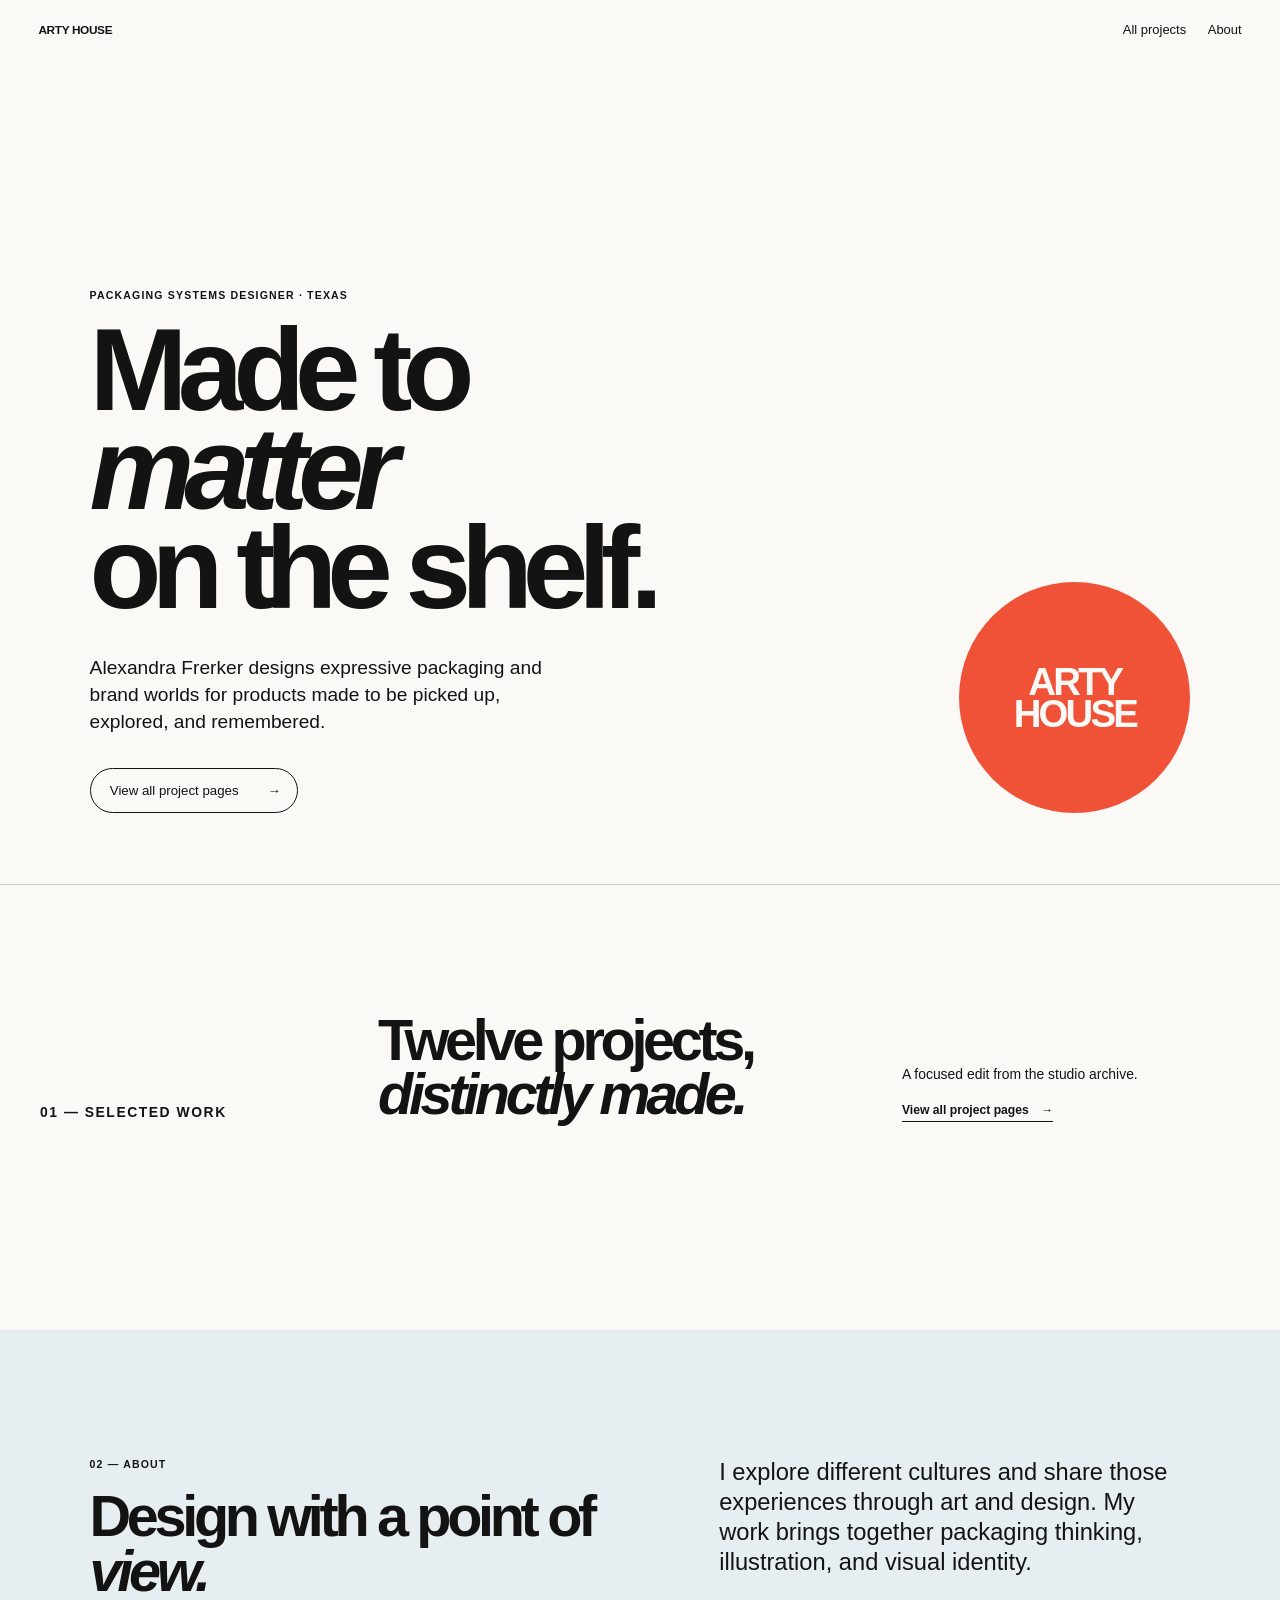
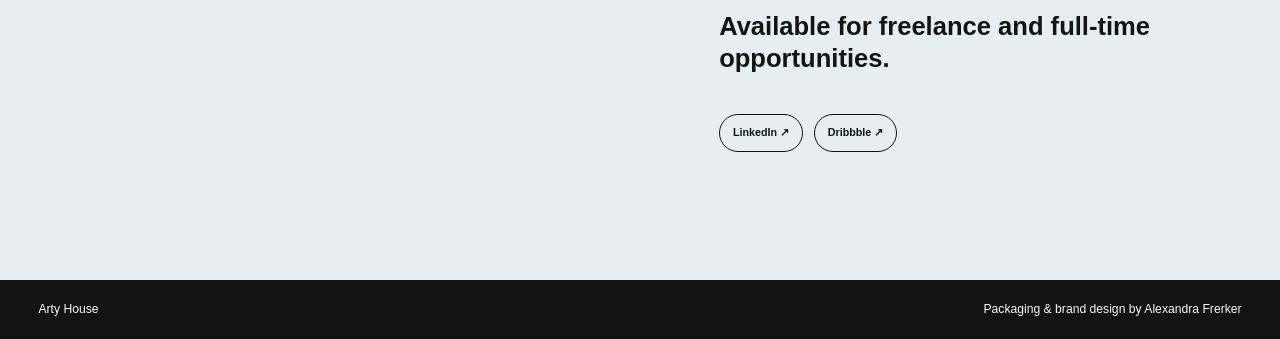
==== index.html @ 65caba61 "Publish Arty House portfolio Add the portfolio site, project directory, and navigation to every proj" ====
<!doctype html>
<html lang="en">
  <head>
    <meta charset="UTF-8" />
    <meta name="viewport" content="width=device-width, initial-scale=1" />
    <meta name="description" content="Arty House — packaging and brand design by Alexandra Frerker." />
    <title>Arty House — Packaging & Brand Design</title>
    <link rel="stylesheet" href="styles.css" />
  </head>
  <body>
    <a class="skip-link" href="#work">Skip to selected work</a>
    <header class="site-header">
      <a class="wordmark" href="index.html" aria-label="Arty House home"><span>ARTY HOUSE</span></a>
      <nav aria-label="Main navigation">
        <a href="projects.html">All projects</a>
        <a href="#about">About</a>
      </nav>
    </header>

    <main>
      <section class="hero" aria-labelledby="hero-heading">
        <div class="hero-copy">
          <p class="eyebrow">Packaging systems designer · Texas</p>
          <h1 id="hero-heading">Made to <em>matter</em><br />on the shelf.</h1>
          <p class="hero-intro">Alexandra Frerker designs expressive packaging and brand worlds for products made to be picked up, explored, and remembered.</p>
          <a class="round-link" href="projects.html">View all project pages <span aria-hidden="true">→</span></a>
        </div>
        <div class="hero-stamp" aria-label="Arty House"><span>ARTY<br />HOUSE</span></div>
      </section>

      <section class="work-section" id="work" aria-labelledby="work-heading">
        <div class="section-heading">
          <p class="eyebrow">01 — Selected work</p>
          <h2 id="work-heading">Twelve projects, <em>distinctly made.</em></h2>
          <div class="section-heading-actions">
            <p>A focused edit from the studio archive.</p>
            <a class="text-link" href="projects.html">View all project pages <span aria-hidden="true">→</span></a>
          </div>
        </div>
        <div class="project-grid" id="project-grid" aria-live="polite"></div>
      </section>

      <section class="about-section" id="about" aria-labelledby="about-heading">
        <div>
          <p class="eyebrow">02 — About</p>
          <h2 id="about-heading">Design with a point of <em>view.</em></h2>
        </div>
        <div class="about-copy">
          <p>I explore different cultures and share those experiences through art and design. My work brings together packaging thinking, illustration, and visual identity.</p>
          <p>Available for freelance and full-time opportunities.</p>
          <div class="about-links">
            <a href="https://www.linkedin.com/in/alexandra-frerker-55182629" target="_blank" rel="noreferrer">LinkedIn <span aria-hidden="true">↗</span></a>
            <a href="https://dribbble.com/AFrerker" target="_blank" rel="noreferrer">Dribbble <span aria-hidden="true">↗</span></a>
          </div>
        </div>
      </section>
    </main>

    <footer class="site-footer">
      <p>Arty House</p>
      <p>Packaging &amp; brand design by Alexandra Frerker</p>
    </footer>
    <script src="projects.js"></script>
    <script src="site.js"></script>
  </body>
</html>
---- styles.css ----
:root {
  --ink: #131313;
  --paper: #faf9f6;
  --signal: #f05238;
  --sky: #e7eef1;
  --line: rgba(19, 19, 19, 0.18);
  --sans: Inter, ui-sans-serif, -apple-system, BlinkMacSystemFont, "Segoe UI", sans-serif;
}

* { box-sizing: border-box; }
html { scroll-behavior: smooth; }
body { margin: 0; background: var(--paper); color: var(--ink); font-family: var(--sans); }
a { color: inherit; text-decoration: none; }
img { display: block; max-width: 100%; }
.skip-link { background: var(--ink); color: #fff; left: 1rem; padding: .75rem 1rem; position: fixed; top: -5rem; z-index: 10; }
.skip-link:focus { top: 1rem; }
.site-header { align-items: center; display: flex; justify-content: space-between; padding: 1.4rem 3vw; position: relative; z-index: 2; }
.wordmark { font-size: .74rem; font-weight: 750; letter-spacing: -.03em; }
.site-header nav { align-items: center; display: flex; gap: 1.35rem; font-size: .81rem; font-weight: 500; }
.site-header nav a { border-bottom: 1px solid transparent; }
.site-header nav a:hover { border-color: var(--ink); }
.back-link { border: 1px solid var(--ink); border-radius: 99px; padding: .57rem .8rem; }
.back-link:hover { background: var(--ink); color: var(--paper); }
.hero { align-items: flex-end; border-bottom: 1px solid var(--line); display: grid; grid-template-columns: 1.25fr .75fr; min-height: calc(100vh - 76px); overflow: hidden; padding: 7vw 7vw 5.5vw; }
.hero-copy { max-width: 800px; }
.eyebrow { font-size: .66rem; font-weight: 650; letter-spacing: .11em; margin: 0 0 1.2rem; text-transform: uppercase; }
h1, h2, h3, p { margin-top: 0; }
.hero h1 { font-size: clamp(3.5rem, 9.2vw, 9.6rem); font-weight: 650; letter-spacing: -.085em; line-height: .84; margin-bottom: 2.4rem; }
h1 em, h2 em { font-family: inherit; font-style: italic; font-weight: inherit; letter-spacing: inherit; }
.hero-intro { font-size: clamp(1rem, 1.5vw, 1.35rem); line-height: 1.4; margin-bottom: 2rem; max-width: 30rem; }
.round-link { align-items: center; border: 1px solid var(--ink); border-radius: 99px; display: inline-flex; font-size: .83rem; gap: 1.8rem; padding: .9rem 1rem  .9rem 1.2rem; transition: background .2s, color .2s; }
.round-link:hover { background: var(--ink); color: var(--paper); }
.hero-stamp { align-items: center; aspect-ratio: 1; background: var(--signal); border-radius: 50%; color: var(--paper); display: flex; font-size: clamp(1.4rem, 3vw, 3.25rem); font-weight: 750; justify-content: center; justify-self: end; letter-spacing: -.075em; line-height: .82; max-width: 260px; text-align: center; width: 56%; }
.work-section { padding: 10vw 3vw; }
.section-heading { display: grid; grid-template-columns: 1fr 1.55fr 1fr; margin: 0 auto 5rem; max-width: 1200px; }
.section-heading h1, .section-heading h2, .about-section h2 { font-size: clamp(2.4rem, 4.5vw, 5rem); font-weight: 650; letter-spacing: -.075em; line-height: .95; margin: 0; }
.section-heading > p { align-self: end; font-size: .87rem; line-height: 1.45; margin: 0; }
.section-heading-actions { align-self: end; }
.section-heading-actions p { font-size: .87rem; line-height: 1.45; margin: 0 0 1rem; }
.text-link { border-bottom: 1px solid var(--ink); display: inline-flex; font-size: .76rem; font-weight: 700; gap: .75rem; padding-bottom: .25rem; }
.text-link:hover { color: var(--signal); }
.project-grid { display: grid; gap: 5rem 1.5rem; grid-template-columns: repeat(12, 1fr); margin: auto; max-width: 1600px; }
.project-card { grid-column: span 5; }
.project-card:nth-child(3n + 2) { grid-column: 7 / span 6; margin-top: 13vw; }
.project-card:nth-child(3n) { grid-column: 3 / span 7; }
.project-card a { display: block; }
.project-image-wrap { aspect-ratio: 1.28; background: #dedbd2; overflow: hidden; position: relative; }
.project-image-wrap img { height: 100%; object-fit: cover; transition: transform .6s cubic-bezier(.2,.7,.2,1); width: 100%; }
.project-card a:hover img { transform: scale(1.045); }
.project-view { align-items: center; background: var(--paper); border-radius: 99px; bottom: 1rem; display: flex; font-size: .75rem; gap: 1rem; opacity: 0; padding: .55rem .75rem; position: absolute; right: 1rem; transform: translateY(.5rem); transition: .25s ease; }
.project-card a:hover .project-view, .project-card a:focus .project-view { opacity: 1; transform: translateY(0); }
.project-view b { color: var(--signal); font-size: 1rem; }
.project-meta { border-top: 1px solid var(--ink); display: grid; font-size: .67rem; gap: 1rem; grid-template-columns: 2.2rem 1fr; margin-top: .8rem; padding-top: .55rem; }
.project-meta h3 { font-size: 1.1rem; font-weight: 600; letter-spacing: -.03em; line-height: 1.1; margin: 0 0 .25rem; }
.project-meta p { color: #696764; margin: 0; }
.about-section { background: var(--sky); display: grid; gap: 4rem; grid-template-columns: 1.2fr 1fr; padding: 10vw 7vw; }
.about-copy { font-size: clamp(1.1rem, 1.85vw, 1.65rem); line-height: 1.26; max-width: 38rem; }
.about-copy p + p { font-size: 1.08em; font-weight: 650; margin-top: 2rem; }
.about-links { display: flex; flex-wrap: wrap; gap: .7rem; margin-top: 2.5rem; }
.about-links a { border: 1px solid var(--ink); border-radius: 99px; font-size: .67rem; font-weight: 650; padding: .7rem .8rem; }
.about-links a:hover { background: var(--ink); color: var(--sky); }
.site-footer { background: var(--ink); color: var(--paper); display: grid; font-size: .76rem; gap: 1rem; grid-template-columns: 1fr 1fr; padding: 1.4rem 3vw; }
.site-footer p { margin: 0; }
.site-footer p:last-child { justify-self: end; }
.project-main { min-height: calc(100vh - 77px); }
.project-hero { display: grid; grid-template-columns: .85fr 1.15fr; min-height: calc(100vh - 77px); }
.project-title-block { align-self: end; padding: 7vw; }
.project-title-block h1 { font-size: clamp(3.2rem, 6.5vw, 7.5rem); font-weight: 650; letter-spacing: -.085em; line-height: .88; margin-bottom: 0; }
.project-hero figure { background: #dedbd2; margin: 0; overflow: hidden; }
.project-hero figure img { height: 100%; min-height: 520px; object-fit: cover; width: 100%; }
.project-pagination { border-top: 1px solid var(--line); display: grid; grid-template-columns: 1fr 1fr 1fr; }
.project-pagination a { min-height: 11rem; padding: 2rem 4vw; }
.project-pagination a + a { border-left: 1px solid var(--line); text-align: right; }
.project-pagination .all-projects-link { background: var(--sky); text-align: center; }
.project-pagination .all-projects-link:hover { background: var(--signal); }
.all-projects-link b { font-size: 1.2em; }
.project-pagination span { display: block; font-size: .65rem; font-weight: 650; letter-spacing: .08em; margin-bottom: 1rem; text-transform: uppercase; }
.project-pagination strong { font-size: clamp(1.1rem, 2vw, 1.6rem); font-weight: 650; letter-spacing: -.05em; }
.project-pagination a:hover { background: var(--signal); }
.not-found { padding: 12vw 7vw; }
.not-found h1 { font-size: clamp(3rem, 7vw, 7rem); max-width: 55rem; }

@media (max-width: 720px) {
  .site-header { padding: 1.1rem 5vw; }
  .site-header nav a { display: none; }
  .hero { display: flex; flex-direction: column; justify-content: space-between; min-height: 88vh; padding: 19vw 7vw 10vw; }
  .hero-stamp { margin-top: 3.5rem; max-width: 200px; width: 52%; }
  .section-heading, .about-section, .project-hero { display: block; }
  .section-heading { margin-bottom: 3rem; }
  .section-heading h2 { margin-bottom: 1.5rem; }
  .section-heading > p, .section-heading-actions { max-width: 16rem; }
  .work-section { padding: 19vw 5vw; }
  .project-grid { display: block; }
  .project-card, .project-card:nth-child(3n + 2), .project-card:nth-child(3n) { margin: 0 0 3.6rem; }
  .project-view { opacity: 1; transform: none; }
  .about-section { padding: 19vw 7vw; }
  .about-section h2 { margin-bottom: 2.5rem; }
  .site-footer { gap: .75rem; grid-template-columns: 1fr; padding: 1.5rem 7vw; }
  .site-footer p:last-child { justify-self: start; }
  .project-title-block { padding: 17vw 7vw 10vw; }
  .project-hero figure img { min-height: auto; }
  .project-pagination { grid-template-columns: 1fr 1fr; }
  .project-pagination a { min-height: 8rem; padding: 1.5rem 5vw; }
  .project-pagination .all-projects-link { border-left: 0; border-top: 1px solid var(--line); grid-column: 1 / -1; }
}
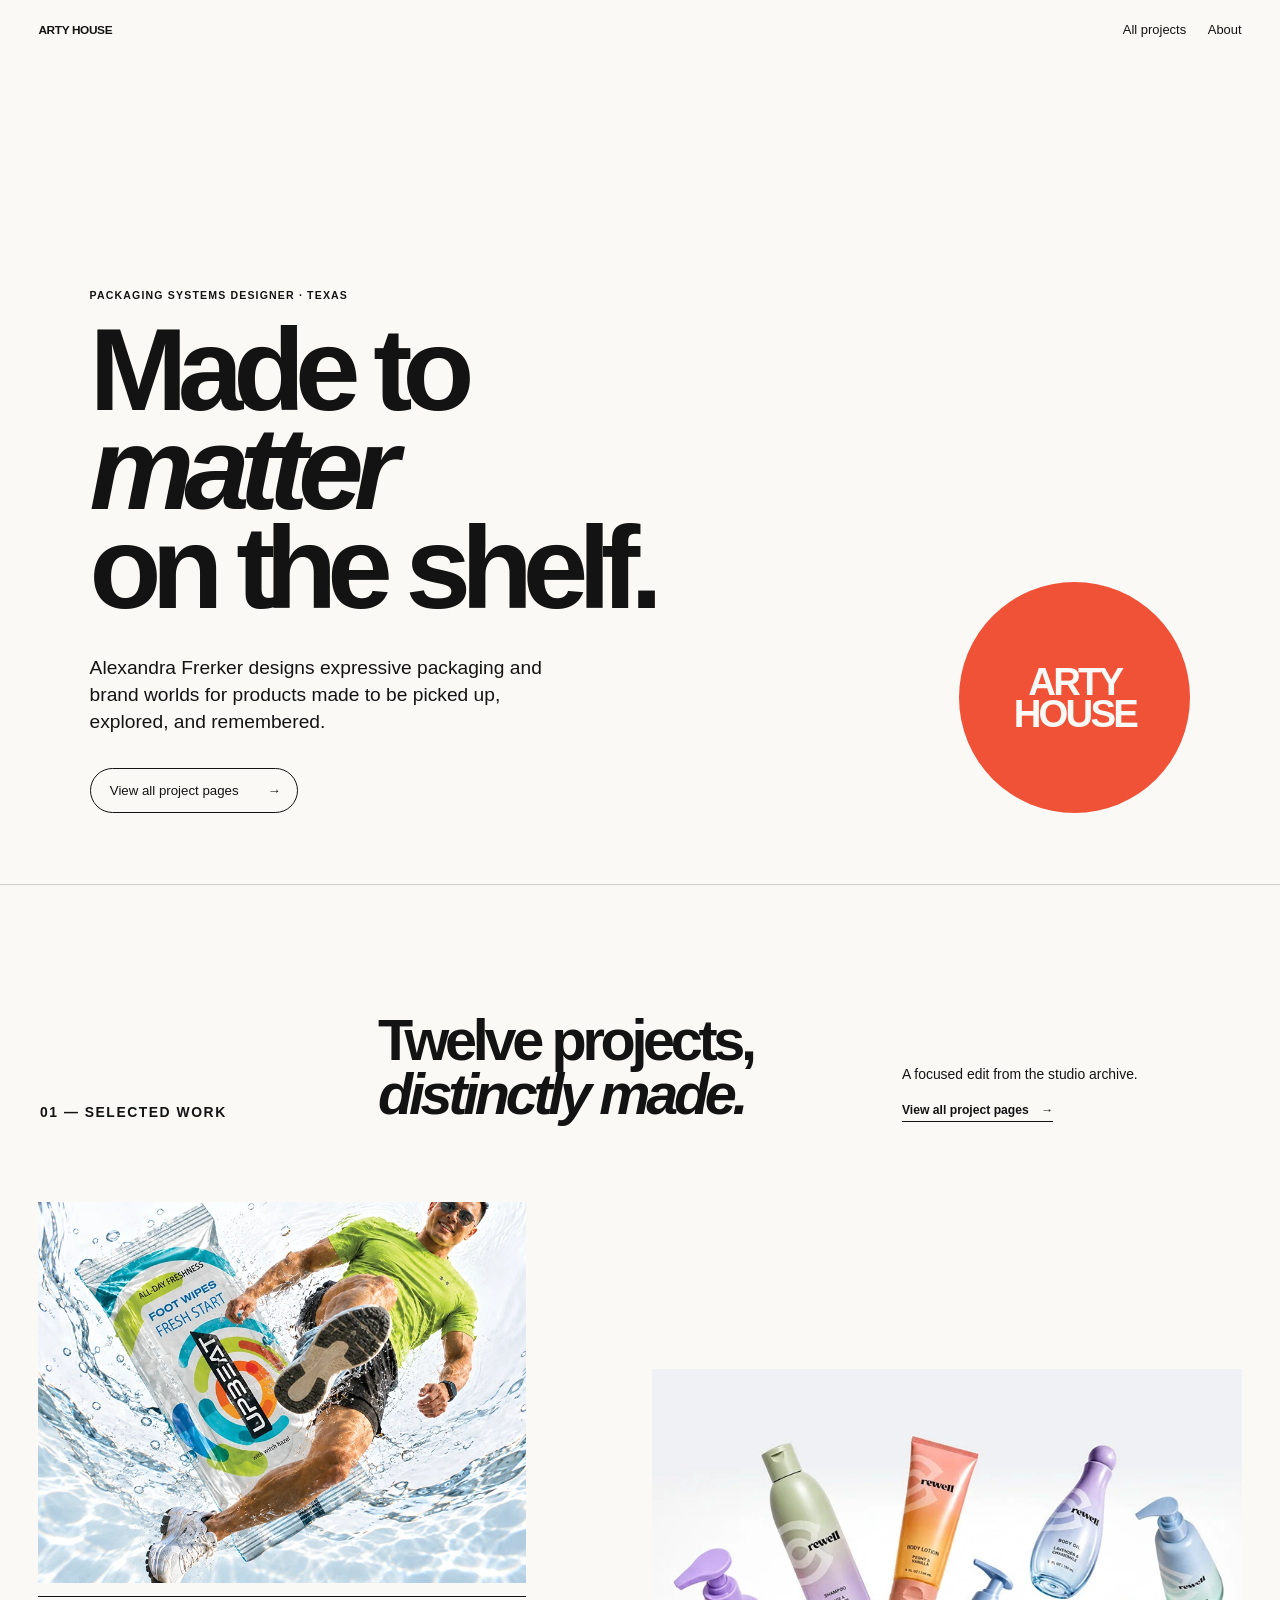
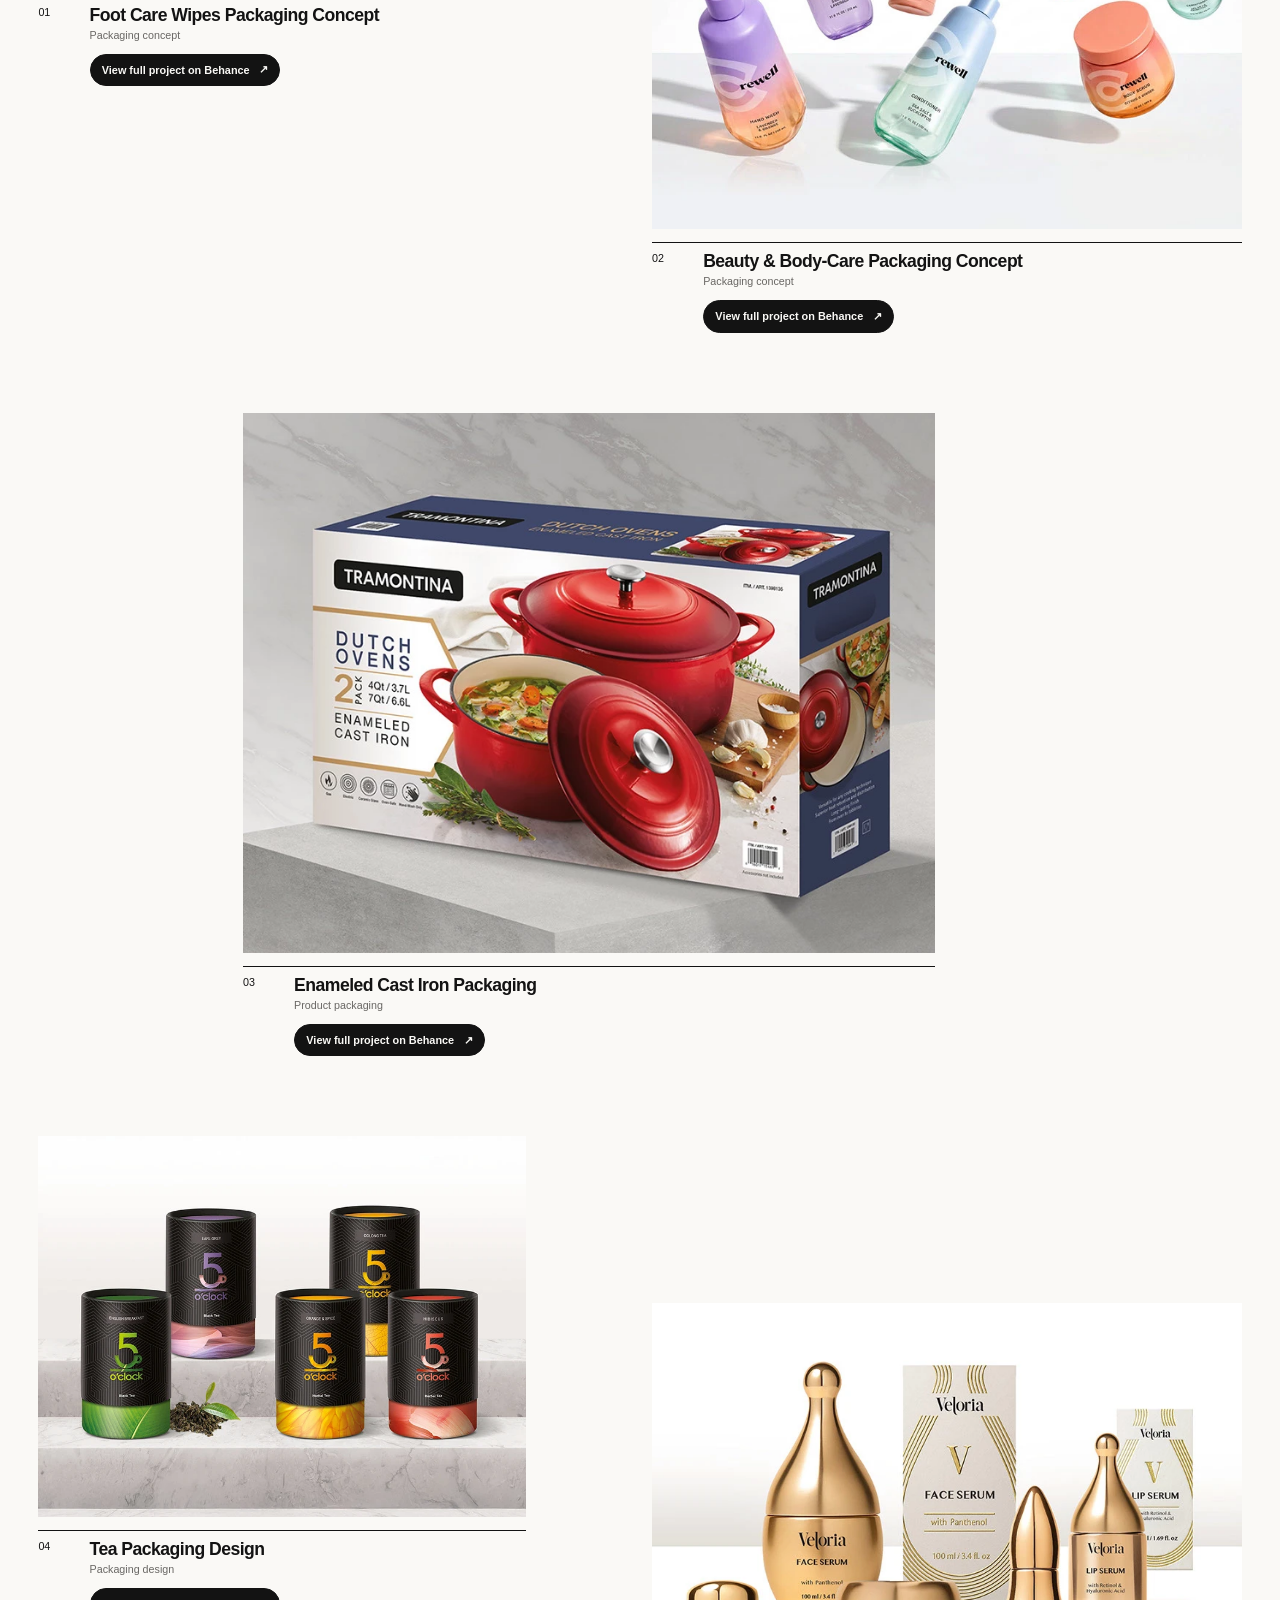
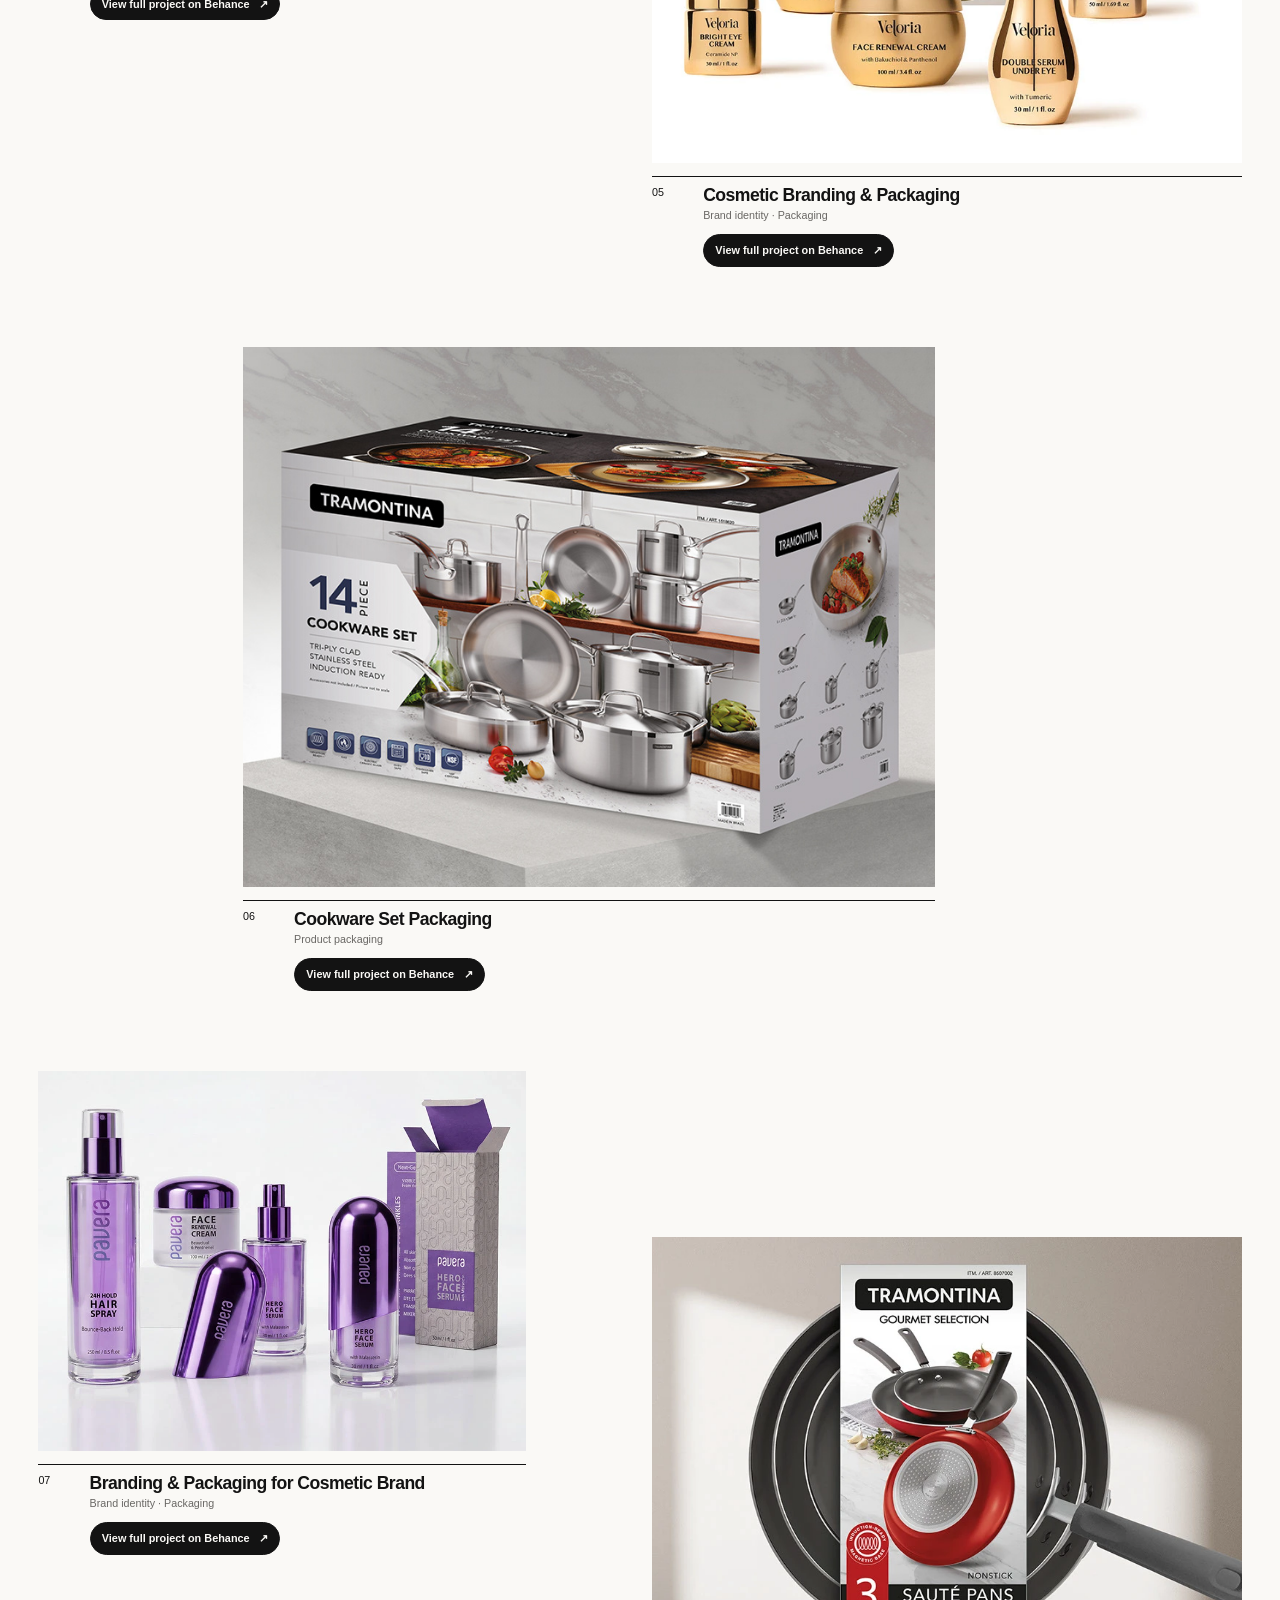
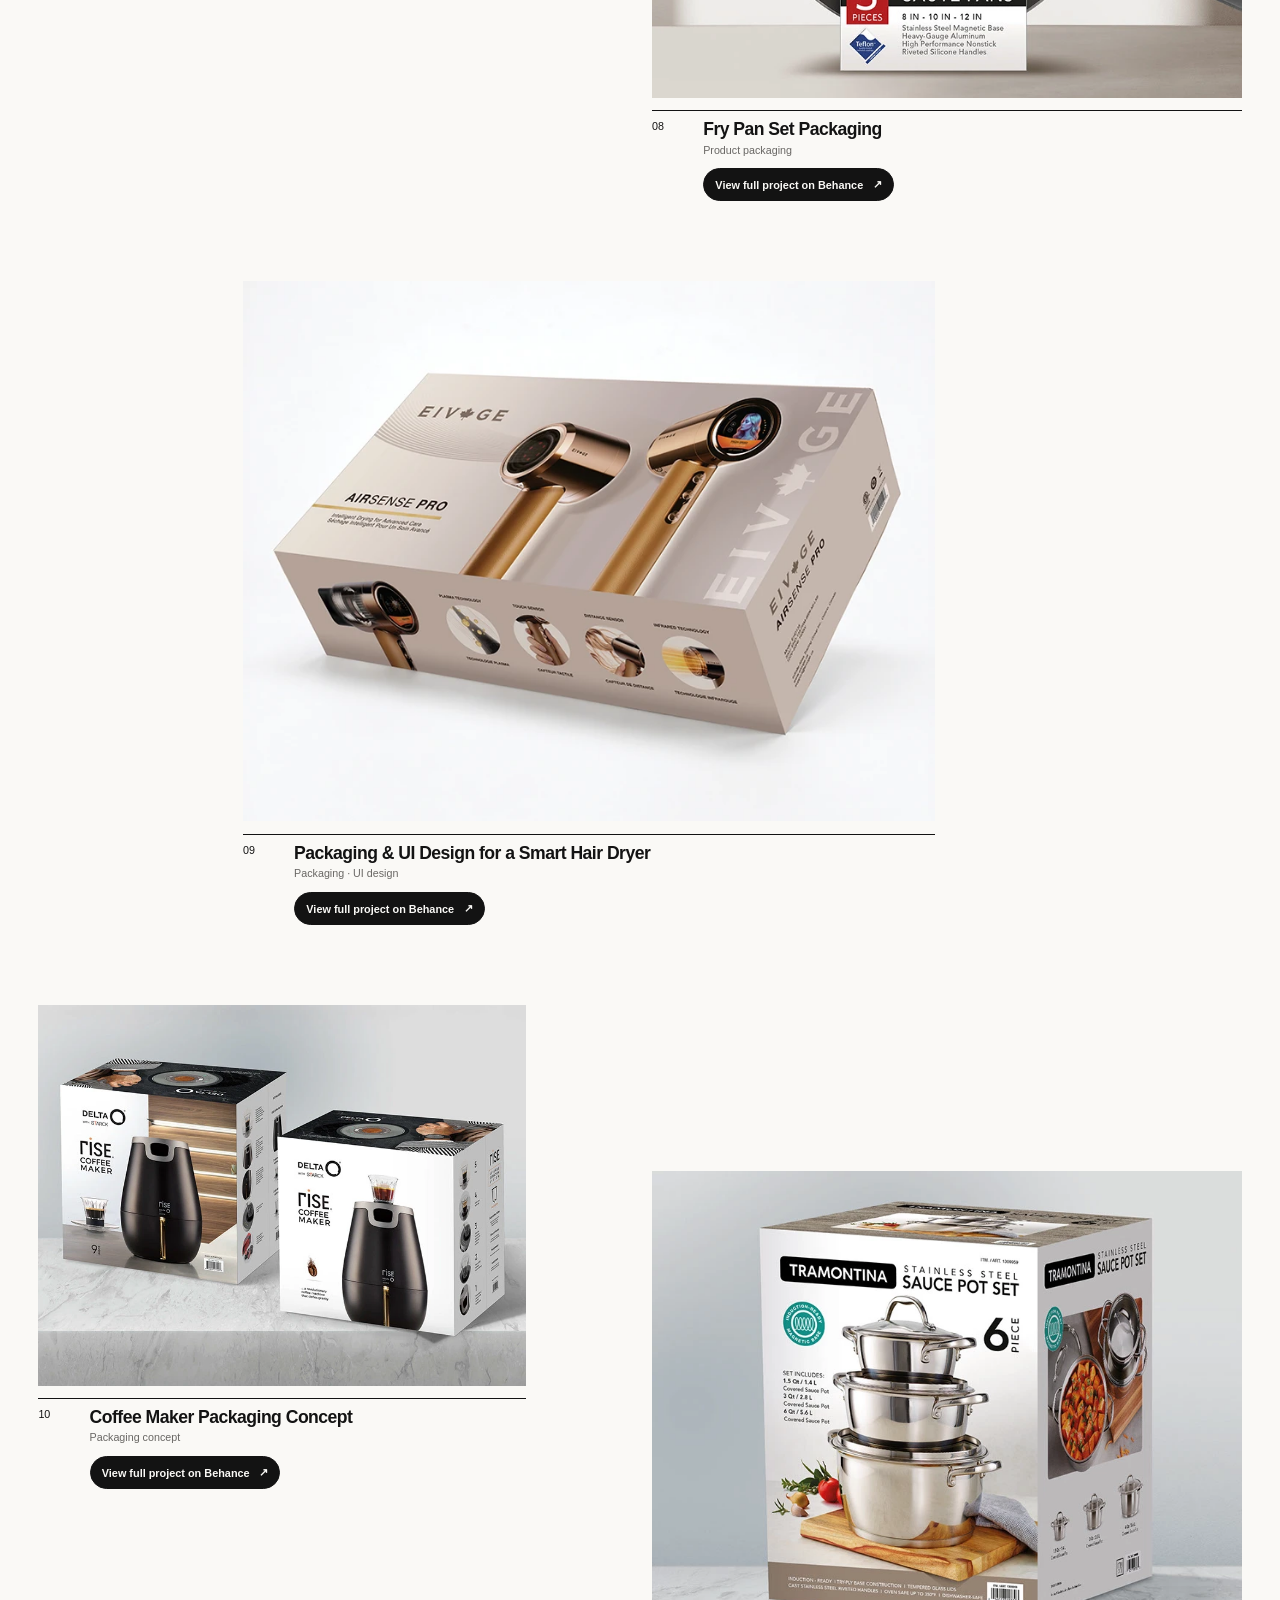
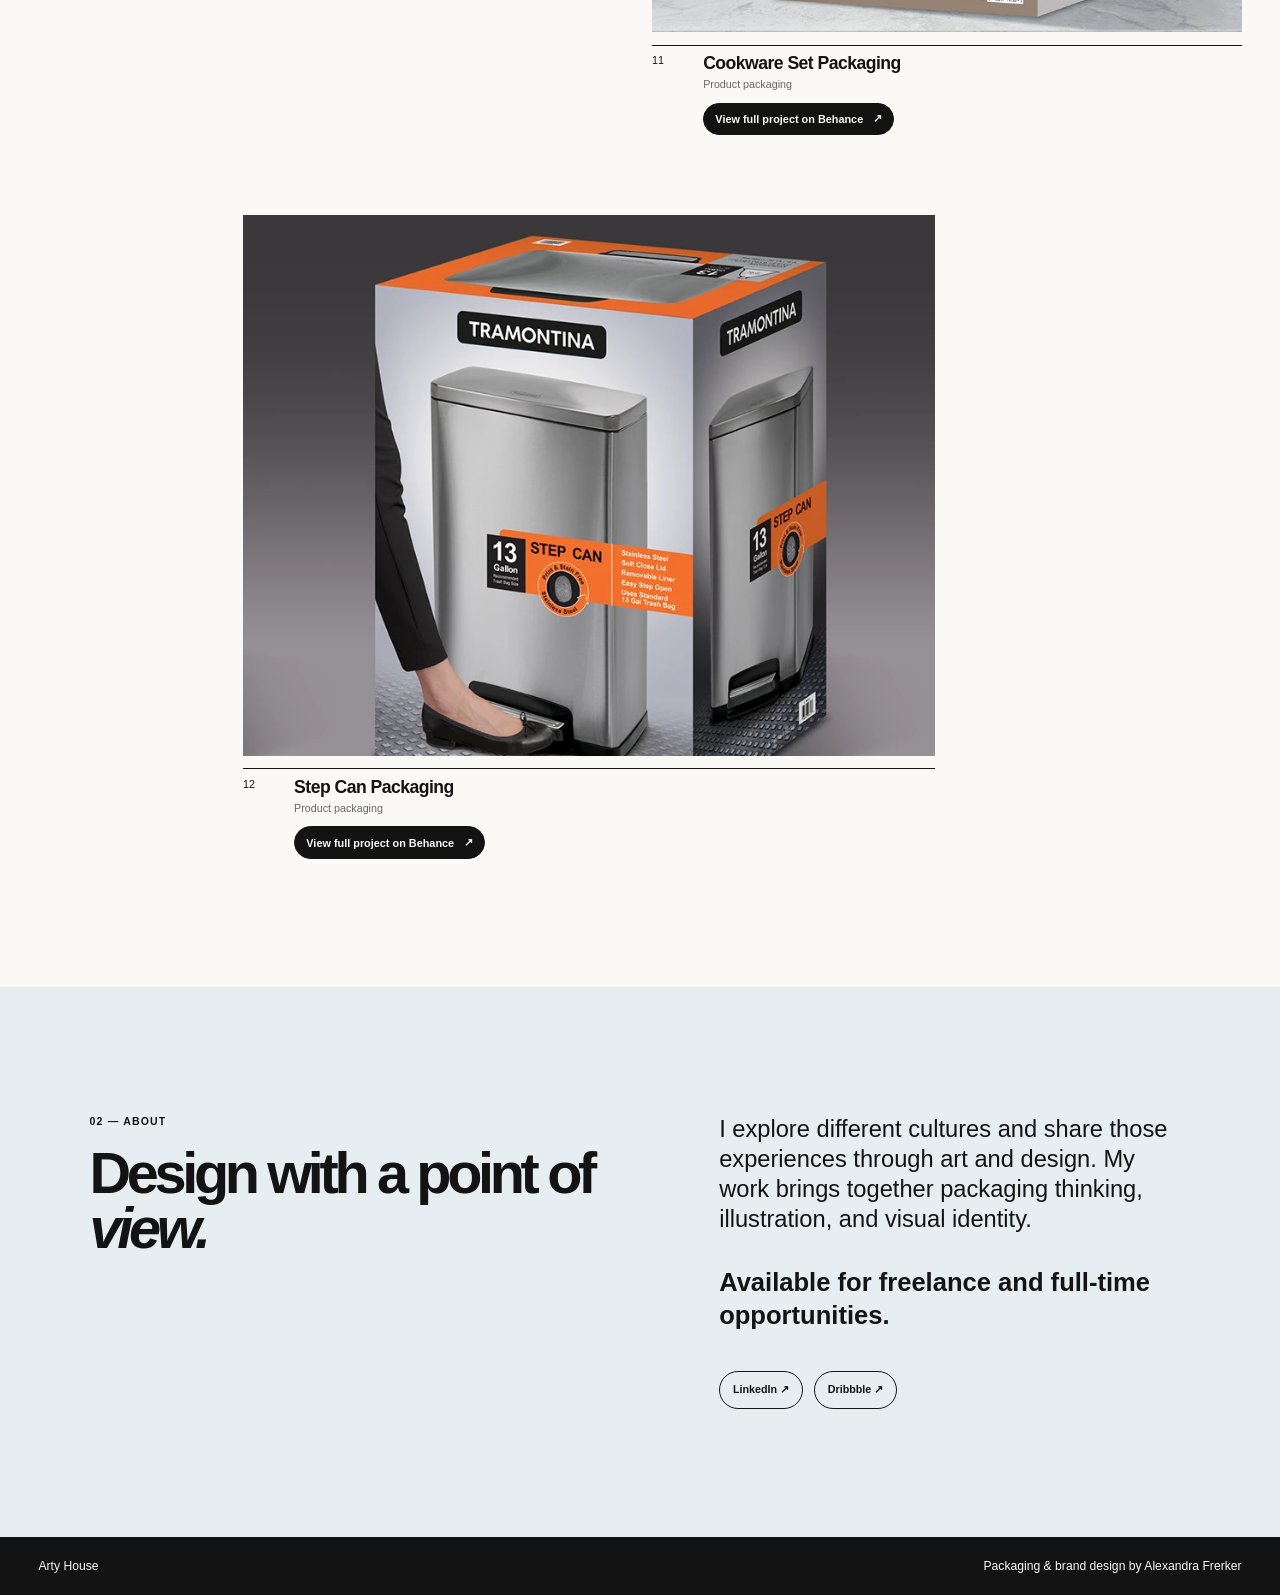
==== commit 0a4e7116: "Refresh portfolio asset references Updated script tags to include versioning for cache busting." ====
--- a/index.html
+++ b/index.html
@@ -60,7 +60,7 @@
       <p>Arty House</p>
       <p>Packaging &amp; brand design by Alexandra Frerker</p>
     </footer>
-    <script src="projects.js"></script>
-    <script src="site.js"></script>
+    <script src="projects.js?v=a93b9b25"></script>
+    <script src="site.js?v=a93b9b25"></script>
   </body>
 </html>
--- a/styles.css
+++ b/styles.css
@@ -43,16 +43,18 @@
 .project-card { grid-column: span 5; }
 .project-card:nth-child(3n + 2) { grid-column: 7 / span 6; margin-top: 13vw; }
 .project-card:nth-child(3n) { grid-column: 3 / span 7; }
-.project-card a { display: block; }
+.project-card > a { display: block; }
 .project-image-wrap { aspect-ratio: 1.28; background: #dedbd2; overflow: hidden; position: relative; }
 .project-image-wrap img { height: 100%; object-fit: cover; transition: transform .6s cubic-bezier(.2,.7,.2,1); width: 100%; }
-.project-card a:hover img { transform: scale(1.045); }
+.project-card > a:hover img { transform: scale(1.045); }
 .project-view { align-items: center; background: var(--paper); border-radius: 99px; bottom: 1rem; display: flex; font-size: .75rem; gap: 1rem; opacity: 0; padding: .55rem .75rem; position: absolute; right: 1rem; transform: translateY(.5rem); transition: .25s ease; }
-.project-card a:hover .project-view, .project-card a:focus .project-view { opacity: 1; transform: translateY(0); }
+.project-card > a:hover .project-view, .project-card > a:focus .project-view { opacity: 1; transform: translateY(0); }
 .project-view b { color: var(--signal); font-size: 1rem; }
 .project-meta { border-top: 1px solid var(--ink); display: grid; font-size: .67rem; gap: 1rem; grid-template-columns: 2.2rem 1fr; margin-top: .8rem; padding-top: .55rem; }
 .project-meta h3 { font-size: 1.1rem; font-weight: 600; letter-spacing: -.03em; line-height: 1.1; margin: 0 0 .25rem; }
 .project-meta p { color: #696764; margin: 0; }
+.behance-link { align-items: center; background: var(--ink); border: 1px solid var(--ink); border-radius: 99px; color: var(--paper); display: inline-flex; font-size: .68rem; font-weight: 700; gap: .6rem; margin-top: .8rem; padding: .55rem .7rem; }
+.behance-link:hover { background: var(--signal); border-color: var(--signal); color: var(--paper); }
 .about-section { background: var(--sky); display: grid; gap: 4rem; grid-template-columns: 1.2fr 1fr; padding: 10vw 7vw; }
 .about-copy { font-size: clamp(1.1rem, 1.85vw, 1.65rem); line-height: 1.26; max-width: 38rem; }
 .about-copy p + p { font-size: 1.08em; font-weight: 650; margin-top: 2rem; }
@@ -66,6 +68,7 @@
 .project-hero { display: grid; grid-template-columns: .85fr 1.15fr; min-height: calc(100vh - 77px); }
 .project-title-block { align-self: end; padding: 7vw; }
 .project-title-block h1 { font-size: clamp(3.2rem, 6.5vw, 7.5rem); font-weight: 650; letter-spacing: -.085em; line-height: .88; margin-bottom: 0; }
+.behance-hero-link { margin-top: 2.5rem; }
 .project-hero figure { background: #dedbd2; margin: 0; overflow: hidden; }
 .project-hero figure img { height: 100%; min-height: 520px; object-fit: cover; width: 100%; }
 .project-pagination { border-top: 1px solid var(--line); display: grid; grid-template-columns: 1fr 1fr 1fr; }
